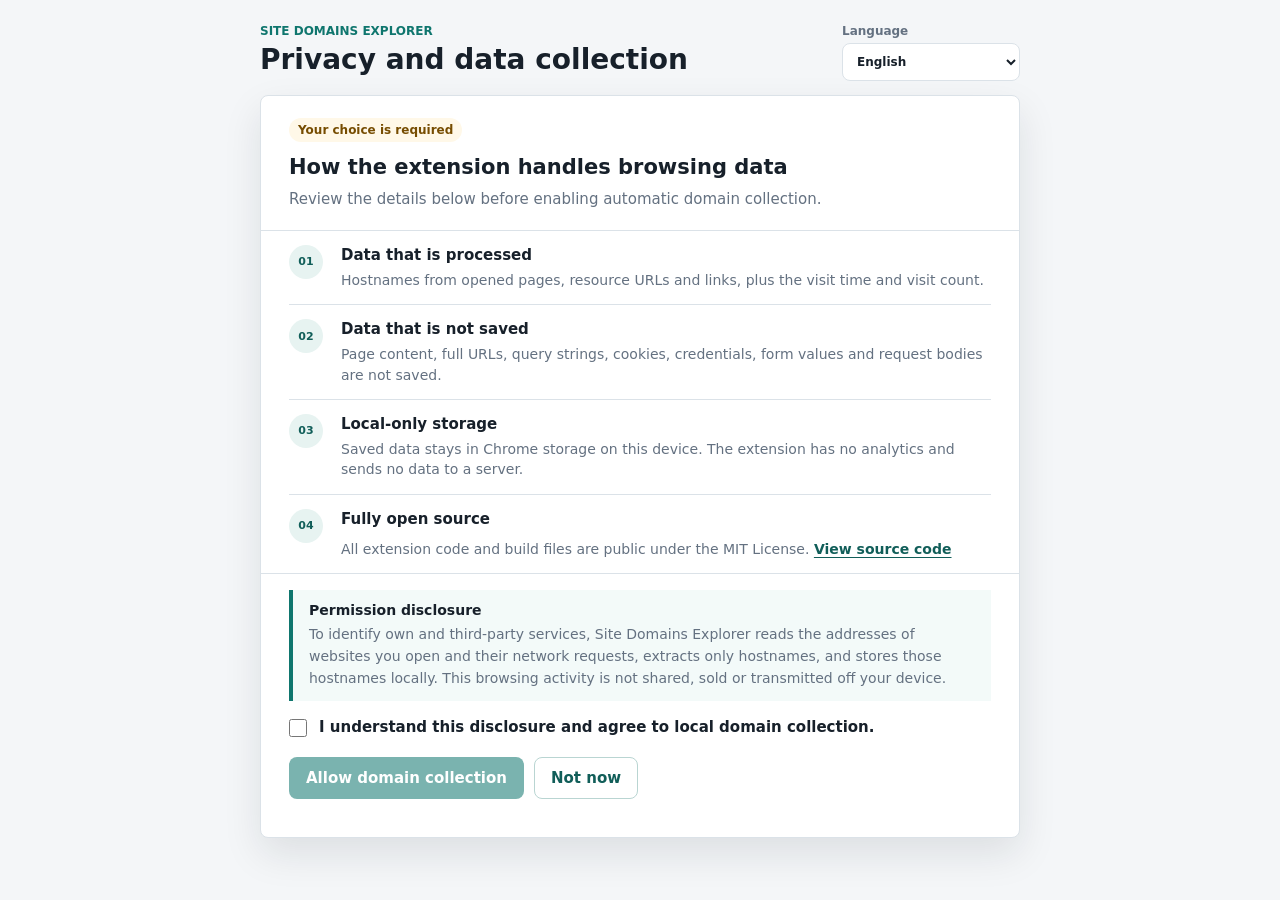
==== onboarding.html @ b461dc60 "Publish open-source extension" ====
<!doctype html>
<html lang="en">
  <head>
    <meta charset="utf-8">
    <meta name="viewport" content="width=device-width, initial-scale=1">
    <title>Privacy and data collection - Site Domains Explorer</title>
    <link rel="stylesheet" href="onboarding.css">
  </head>
  <body>
    <main class="settings-shell">
      <header class="settings-header">
        <div>
          <p class="eyebrow" data-i18n="extensionName">Site Domains Explorer</p>
          <h1 data-i18n="privacySettingsTitle">Privacy and data collection</h1>
        </div>
        <label class="language-select">
          <span data-i18n="languageSelectLabel">Language</span>
          <select id="languageSelect" autocomplete="off">
            <option value="en">English</option>
            <option value="es">Español</option>
            <option value="de">Deutsch</option>
            <option value="pt_BR">Português (Brasil)</option>
            <option value="ru">Русский</option>
            <option value="uk">Українська</option>
            <option value="fr">Français</option>
          </select>
        </label>
      </header>

      <section class="settings-panel" aria-labelledby="privacyHeading">
        <div class="panel-heading">
          <span class="status-badge" data-i18n="choiceRequiredBadge">Your choice is required</span>
          <h2 id="privacyHeading" data-i18n="privacyIntroTitle">How the extension handles browsing data</h2>
          <p data-i18n="privacyIntro">
            Review the details below before enabling automatic domain collection.
          </p>
        </div>

        <div class="data-list">
          <article class="data-item">
            <span class="data-index" aria-hidden="true">01</span>
            <div>
              <h3 data-i18n="dataCollectedTitle">Data that is processed</h3>
              <p data-i18n="dataCollectedBody">
                Hostnames from opened pages, resource URLs and links, plus the visit time and visit count.
              </p>
            </div>
          </article>
          <article class="data-item">
            <span class="data-index" aria-hidden="true">02</span>
            <div>
              <h3 data-i18n="dataNotCollectedTitle">Data that is not saved</h3>
              <p data-i18n="dataNotCollectedBody">
                Page content, full URLs, query strings, cookies, credentials, form values and request bodies are not saved.
              </p>
            </div>
          </article>
          <article class="data-item">
            <span class="data-index" aria-hidden="true">03</span>
            <div>
              <h3 data-i18n="dataStorageTitle">Local-only storage</h3>
              <p data-i18n="dataStorageBody">
                Saved data stays in Chrome storage on this device. The extension has no analytics and sends no data to a server.
              </p>
            </div>
          </article>
          <article class="data-item">
            <span class="data-index" aria-hidden="true">04</span>
            <div>
              <h3 data-i18n="openSourceTitle">Fully open source</h3>
              <p>
                <span data-i18n="openSourceBody">
                  All extension code and build files are public under the MIT License.
                </span>
                <a
                  class="source-link"
                  href="https://github.com/communism420/Site-Domains-Explorer"
                  target="_blank"
                  rel="noreferrer"
                  data-i18n="viewSourceCode"
                >View source code</a>
              </p>
            </div>
          </article>
        </div>

        <div class="disclosure">
          <strong data-i18n="consentDisclosureTitle">Permission disclosure</strong>
          <p data-i18n="consentDisclosureBody">
            To identify own and third-party services, Site Domains Explorer reads the addresses of websites you open and their network requests, extracts only hostnames, and stores those hostnames locally. This browsing activity is not shared, sold or transmitted off your device.
          </p>
        </div>

        <div id="disabledState" class="consent-state">
          <label class="consent-check">
            <input id="consentCheckbox" type="checkbox">
            <span data-i18n="consentCheckboxLabel">I understand this disclosure and agree to local domain collection.</span>
          </label>
          <div class="button-row">
            <button id="enableButton" class="button primary" type="button" disabled data-i18n="enableCollectionButton">
              Allow domain collection
            </button>
            <button id="notNowButton" class="button secondary" type="button" data-i18n="notNowButton">
              Not now
            </button>
          </div>
        </div>

        <div id="enabledState" class="consent-state hidden">
          <div class="enabled-summary" role="status">
            <strong data-i18n="collectionEnabledTitle">Domain collection is enabled</strong>
            <p data-i18n="collectionEnabledBody">
              You can disable future collection at any time. Existing history remains available until you delete it.
            </p>
          </div>
          <div class="button-row">
            <button id="closeButton" class="button primary" type="button" data-i18n="closeButton">Done</button>
            <button id="disableButton" class="button danger" type="button" data-i18n="disableCollectionButton">
              Disable collection
            </button>
          </div>
        </div>

        <p id="statusText" class="status" role="status" aria-live="polite"></p>
      </section>
    </main>

    <script src="onboarding.js"></script>
  </body>
</html>
---- onboarding.css ----
:root {
  color-scheme: light;
  --bg: #f4f6f8;
  --panel: #ffffff;
  --text: #17202a;
  --muted: #647181;
  --line: #dbe2e8;
  --accent: #0f766e;
  --accent-dark: #115e59;
  --accent-soft: #e7f3f1;
  --danger: #b42318;
  --danger-bg: #fff1f0;
  --success: #146c43;
  --warning-bg: #fff8e8;
  --warning-text: #764c00;
  --shadow: 0 16px 38px rgba(23, 32, 42, 0.1);
}

* {
  box-sizing: border-box;
}

body {
  min-width: 320px;
  min-height: 100vh;
  margin: 0;
  background: var(--bg);
  color: var(--text);
  font-family: Inter, ui-sans-serif, system-ui, -apple-system, BlinkMacSystemFont, "Segoe UI", sans-serif;
  font-size: 15px;
}

button,
input,
select {
  font: inherit;
}

button {
  cursor: pointer;
}

.settings-shell {
  width: min(760px, calc(100% - 32px));
  margin: 0 auto;
  padding: 24px 0 40px;
}

.settings-header {
  display: flex;
  align-items: flex-start;
  justify-content: space-between;
  gap: 24px;
  margin-bottom: 14px;
}

.eyebrow {
  margin: 0 0 6px;
  color: var(--accent);
  font-size: 12px;
  font-weight: 800;
  letter-spacing: 0;
  text-transform: uppercase;
}

h1,
h2,
h3,
p {
  margin-top: 0;
}

h1 {
  margin-bottom: 0;
  font-size: 28px;
  line-height: 1.15;
}

h2 {
  margin-bottom: 8px;
  font-size: 21px;
  line-height: 1.25;
}

h3 {
  margin-bottom: 5px;
  font-size: 15px;
  line-height: 1.35;
}

.language-select {
  display: grid;
  flex: 0 0 178px;
  gap: 5px;
  color: var(--muted);
  font-size: 12px;
  font-weight: 700;
}

.language-select select {
  width: 100%;
  height: 38px;
  border: 1px solid var(--line);
  border-radius: 8px;
  background: var(--panel);
  color: var(--text);
  padding: 0 10px;
  outline: none;
}

.language-select select:focus-visible,
.button:focus-visible,
.source-link:focus-visible,
.consent-check input:focus-visible {
  outline: 3px solid rgba(15, 118, 110, 0.24);
  outline-offset: 2px;
}

.settings-panel {
  border: 1px solid var(--line);
  border-radius: 8px;
  background: var(--panel);
  box-shadow: var(--shadow);
  overflow: hidden;
}

.panel-heading,
.data-list,
.disclosure,
.consent-state,
.status {
  margin: 0;
  padding-right: 28px;
  padding-left: 28px;
}

.panel-heading {
  padding-top: 22px;
  padding-bottom: 18px;
}

.panel-heading p,
.data-item p,
.disclosure p,
.enabled-summary p {
  margin-bottom: 0;
  color: var(--muted);
  line-height: 1.55;
}

.status-badge {
  display: inline-flex;
  margin-bottom: 12px;
  border-radius: 999px;
  background: var(--warning-bg);
  color: var(--warning-text);
  padding: 5px 9px;
  font-size: 12px;
  font-weight: 800;
}

.data-list {
  border-top: 1px solid var(--line);
  border-bottom: 1px solid var(--line);
}

.data-item {
  display: grid;
  grid-template-columns: 38px 1fr;
  gap: 14px;
  padding: 14px 0;
}

.data-item p {
  font-size: 14px;
  line-height: 1.45;
}

.data-item + .data-item {
  border-top: 1px solid var(--line);
}

.source-link {
  display: inline-block;
  margin-top: 5px;
  color: var(--accent-dark);
  font-weight: 750;
  text-underline-offset: 3px;
}

.source-link:hover {
  color: var(--accent);
}

.data-index {
  display: grid;
  width: 34px;
  height: 34px;
  place-items: center;
  border-radius: 50%;
  background: var(--accent-soft);
  color: var(--accent-dark);
  font-size: 11px;
  font-weight: 800;
}

.disclosure {
  margin: 16px 28px 0;
  border-left: 4px solid var(--accent);
  background: #f3faf9;
  padding: 12px 16px;
  font-size: 14px;
}

.disclosure strong {
  display: block;
  margin-bottom: 6px;
}

.consent-state {
  padding-top: 16px;
  padding-bottom: 16px;
}

.consent-check {
  display: grid;
  grid-template-columns: 20px 1fr;
  align-items: flex-start;
  gap: 10px;
  margin-bottom: 18px;
  color: var(--text);
  font-weight: 650;
  line-height: 1.45;
}

.consent-check input {
  width: 18px;
  height: 18px;
  margin: 2px 0 0;
  accent-color: var(--accent);
}

.button-row {
  display: flex;
  flex-wrap: wrap;
  gap: 10px;
}

.button {
  min-height: 42px;
  border: 1px solid transparent;
  border-radius: 8px;
  padding: 9px 16px;
  font-weight: 750;
  transition: background-color 160ms ease, border-color 160ms ease;
}

.button:disabled {
  cursor: not-allowed;
  opacity: 0.55;
}

.primary {
  background: var(--accent);
  color: #ffffff;
}

.primary:hover:not(:disabled) {
  background: var(--accent-dark);
}

.secondary {
  border-color: #b9d5d2;
  background: #ffffff;
  color: var(--accent-dark);
}

.secondary:hover {
  background: #eef8f7;
}

.danger {
  border-color: #efb4ae;
  background: var(--danger-bg);
  color: var(--danger);
}

.danger:hover {
  border-color: #de887f;
}

.enabled-summary {
  margin-bottom: 18px;
  border: 1px solid #b9ddca;
  border-radius: 8px;
  background: #f1faf5;
  padding: 15px 16px;
}

.enabled-summary strong {
  display: block;
  margin-bottom: 5px;
  color: var(--success);
}

.status {
  min-height: 18px;
  padding-bottom: 22px;
  color: var(--muted);
  font-size: 13px;
}

.status[data-tone="success"] {
  color: var(--success);
}

.status[data-tone="error"] {
  color: var(--danger);
}

.hidden {
  display: none !important;
}

@media (max-width: 620px) {
  .settings-shell {
    width: min(100% - 20px, 760px);
    padding-top: 20px;
  }

  .settings-header {
    display: grid;
    gap: 14px;
  }

  .language-select {
    width: 100%;
    max-width: 240px;
  }

  h1 {
    font-size: 25px;
  }

  .panel-heading,
  .data-list,
  .consent-state,
  .status {
    padding-right: 18px;
    padding-left: 18px;
  }

  .disclosure {
    margin-right: 18px;
    margin-left: 18px;
  }

  .button-row,
  .button {
    width: 100%;
  }
}
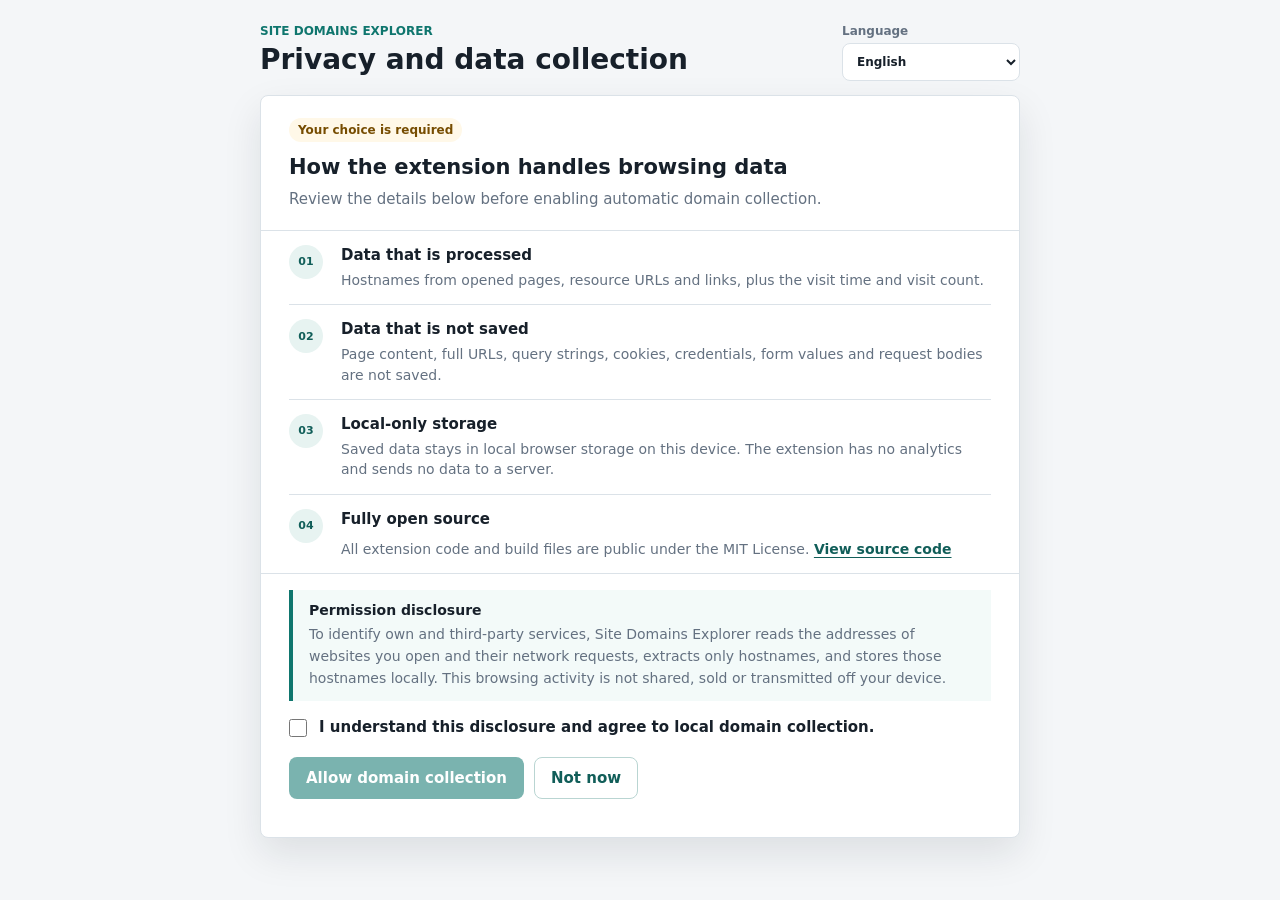
==== commit 32ba69dc: "Release cross-browser version 1.0.1" ====
--- a/onboarding.html
+++ b/onboarding.html
@@ -60,7 +60,7 @@
             <div>
               <h3 data-i18n="dataStorageTitle">Local-only storage</h3>
               <p data-i18n="dataStorageBody">
-                Saved data stays in Chrome storage on this device. The extension has no analytics and sends no data to a server.
+                Saved data stays in local browser storage on this device. The extension has no analytics and sends no data to a server.
               </p>
             </div>
           </article>
